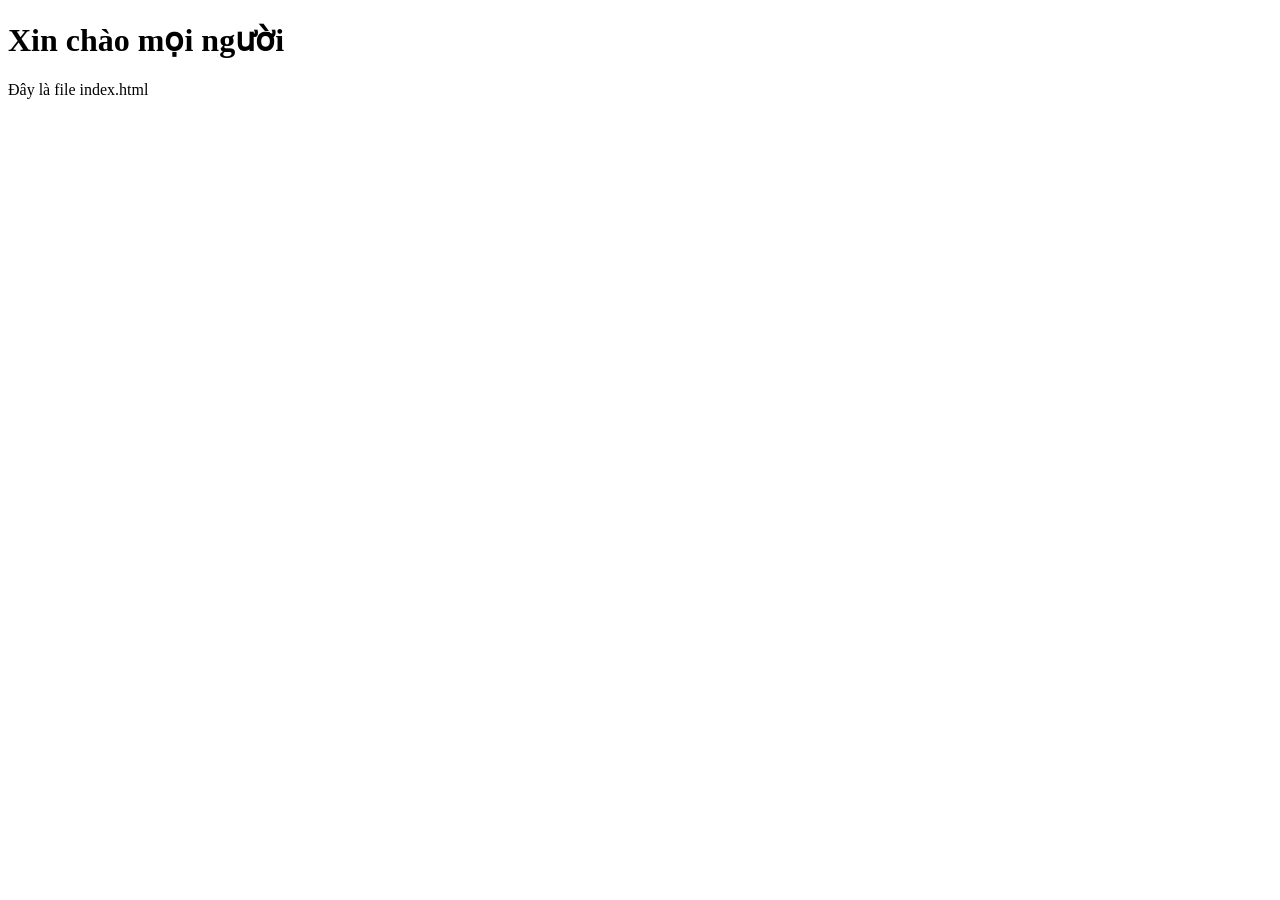
==== index.html @ 9ab05cf9 "init" ====
<!Doctype html>
<html lang="en">
<head>
    <meta charset="UTF-8">
    <meta http-equiv="X-UA-Compatible" content="IE=edge">
    <meta name="viewport" content="width=device-width, initial-scale=1.0">
    <title>Document</title>
</head>
<body>
    <h1>Xin chào mọi người</h1>
    <p>Đây là file index.html</p>
</body>
</html>
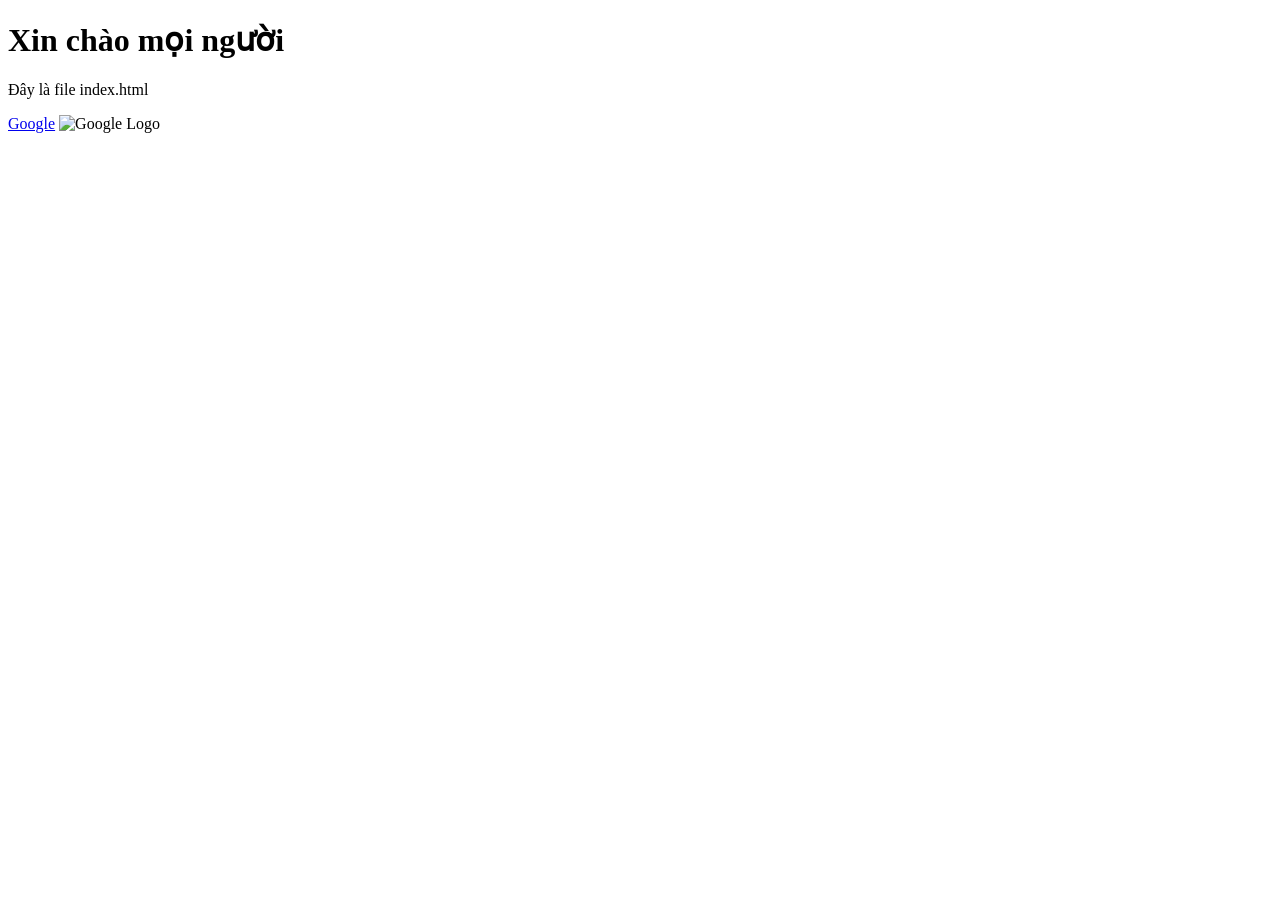
==== commit 02e476a6: "commit" ====
--- a/index.html
+++ b/index.html
@@ -9,5 +9,7 @@
 <body>
     <h1>Xin chào mọi người</h1>
     <p>Đây là file index.html</p>
+    <a href="https://www.google.com">Google</a>
+    <img src="https://www.google.com/images/branding/googlelogo/1x/googlelogo_color_272x92dp.png" alt="Google Logo">
 </body>
 </html>
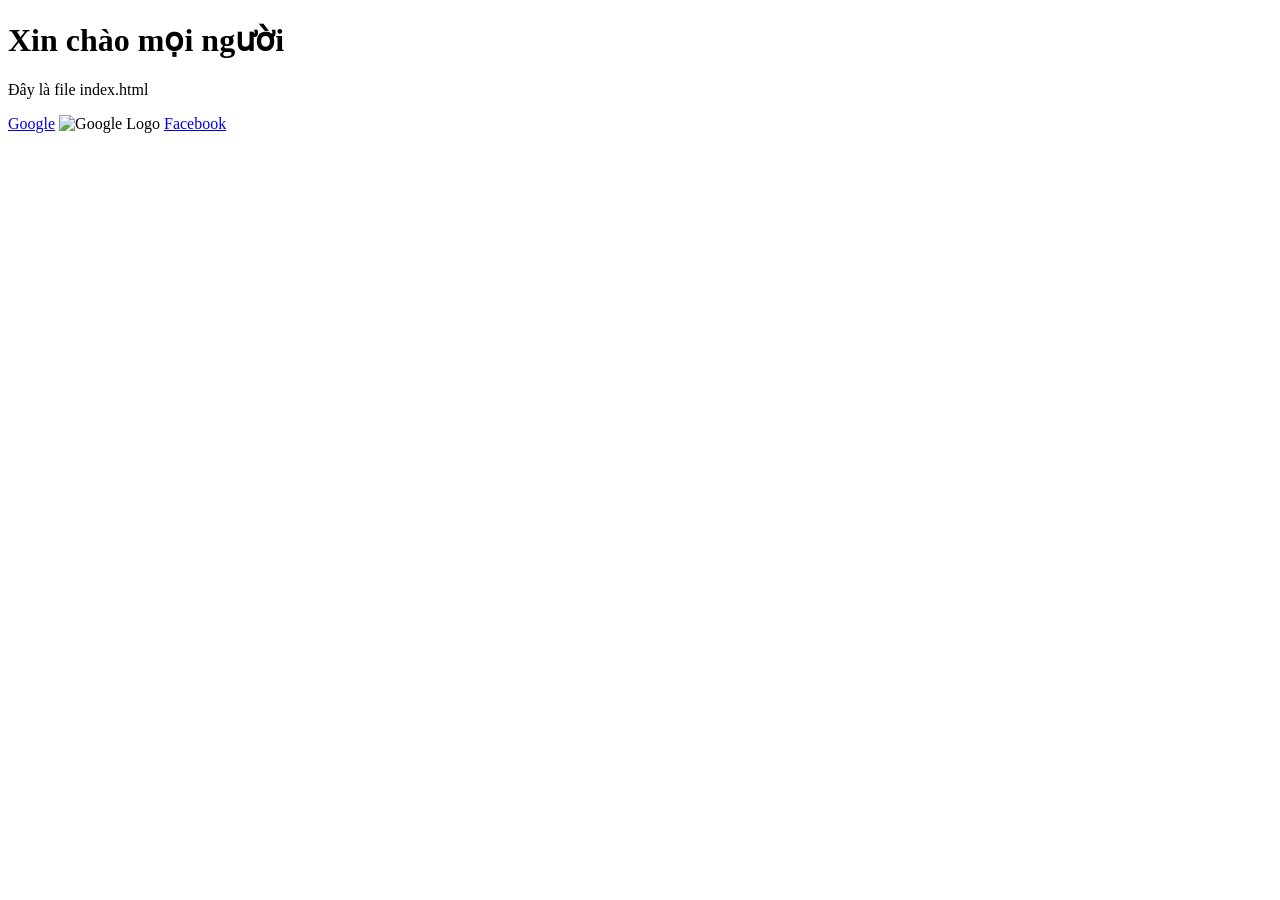
==== commit 23d3ef94: "commit" ====
--- a/index.html
+++ b/index.html
@@ -11,5 +11,6 @@
     <p>Đây là file index.html</p>
     <a href="https://www.google.com">Google</a>
     <img src="https://www.google.com/images/branding/googlelogo/1x/googlelogo_color_272x92dp.png" alt="Google Logo">
+    <a href="https://www.facebook.com">Facebook</a>
 </body>
 </html>
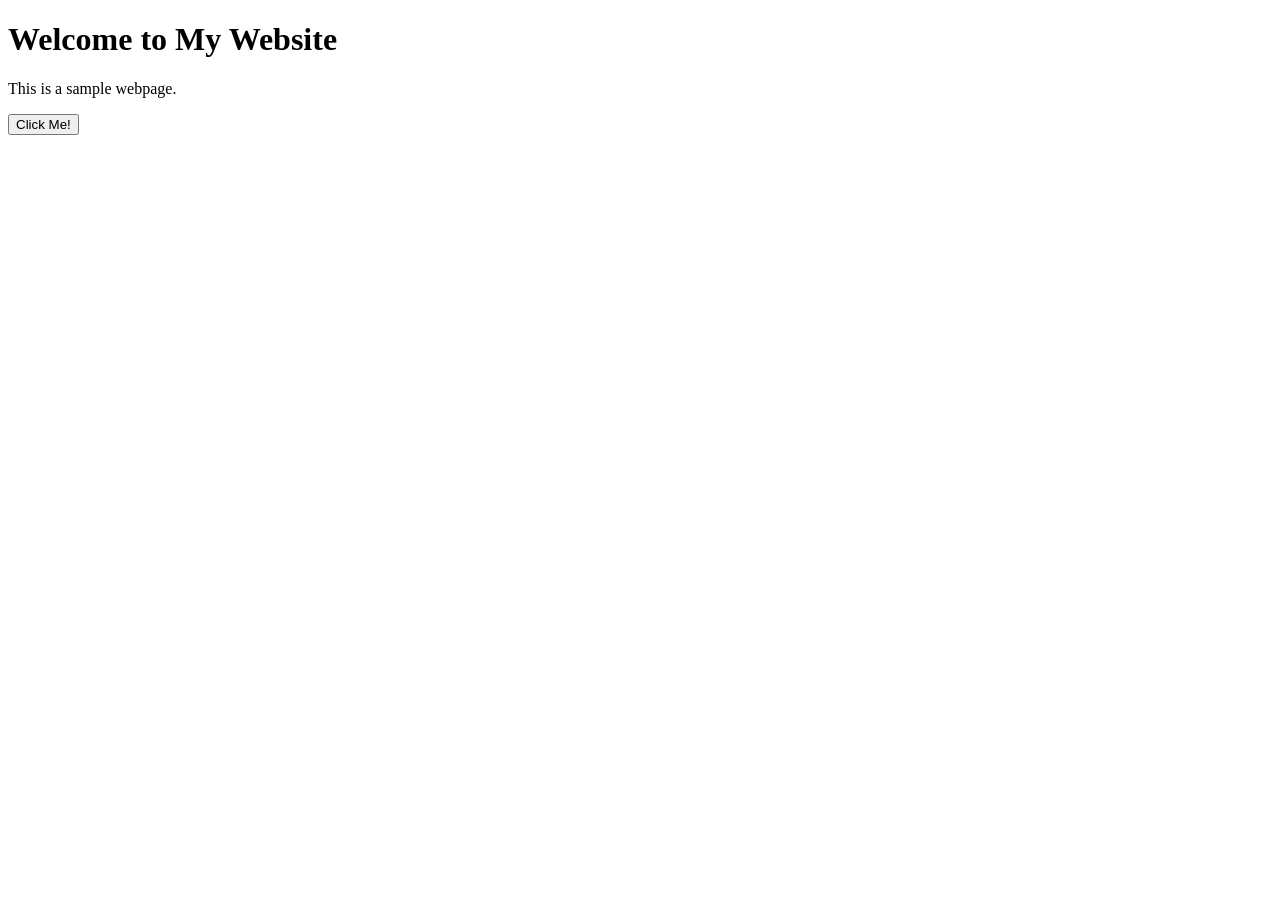
==== commit 18a20b40: "commit" ====
--- a/index.html
+++ b/index.html
@@ -1,16 +1,15 @@
-<!Doctype html>
+<!Doctype HTML>
 <html lang="en">
 <head>
     <meta charset="UTF-8">
-    <meta http-equiv="X-UA-Compatible" content="IE=edge">
     <meta name="viewport" content="width=device-width, initial-scale=1.0">
-    <title>Document</title>
+    <title>Document</title> 
+    <link rel="stylesheet" href="style.css">
+    <script src="script.js" defer></script>
 </head>
 <body>
-    <h1>Xin chào mọi người</h1>
-    <p>Đây là file index.html</p>
-    <a href="https://www.google.com">Google</a>
-    <img src="https://www.google.com/images/branding/googlelogo/1x/googlelogo_color_272x92dp.png" alt="Google Logo">
-    <a href="https://www.facebook.com">Facebook</a>
+    <h1>Welcome to My Website</h1>
+    <p>This is a sample webpage.</p>
+    <button id="clickMe">Click Me!</button>
 </body>
-</html>+</html>
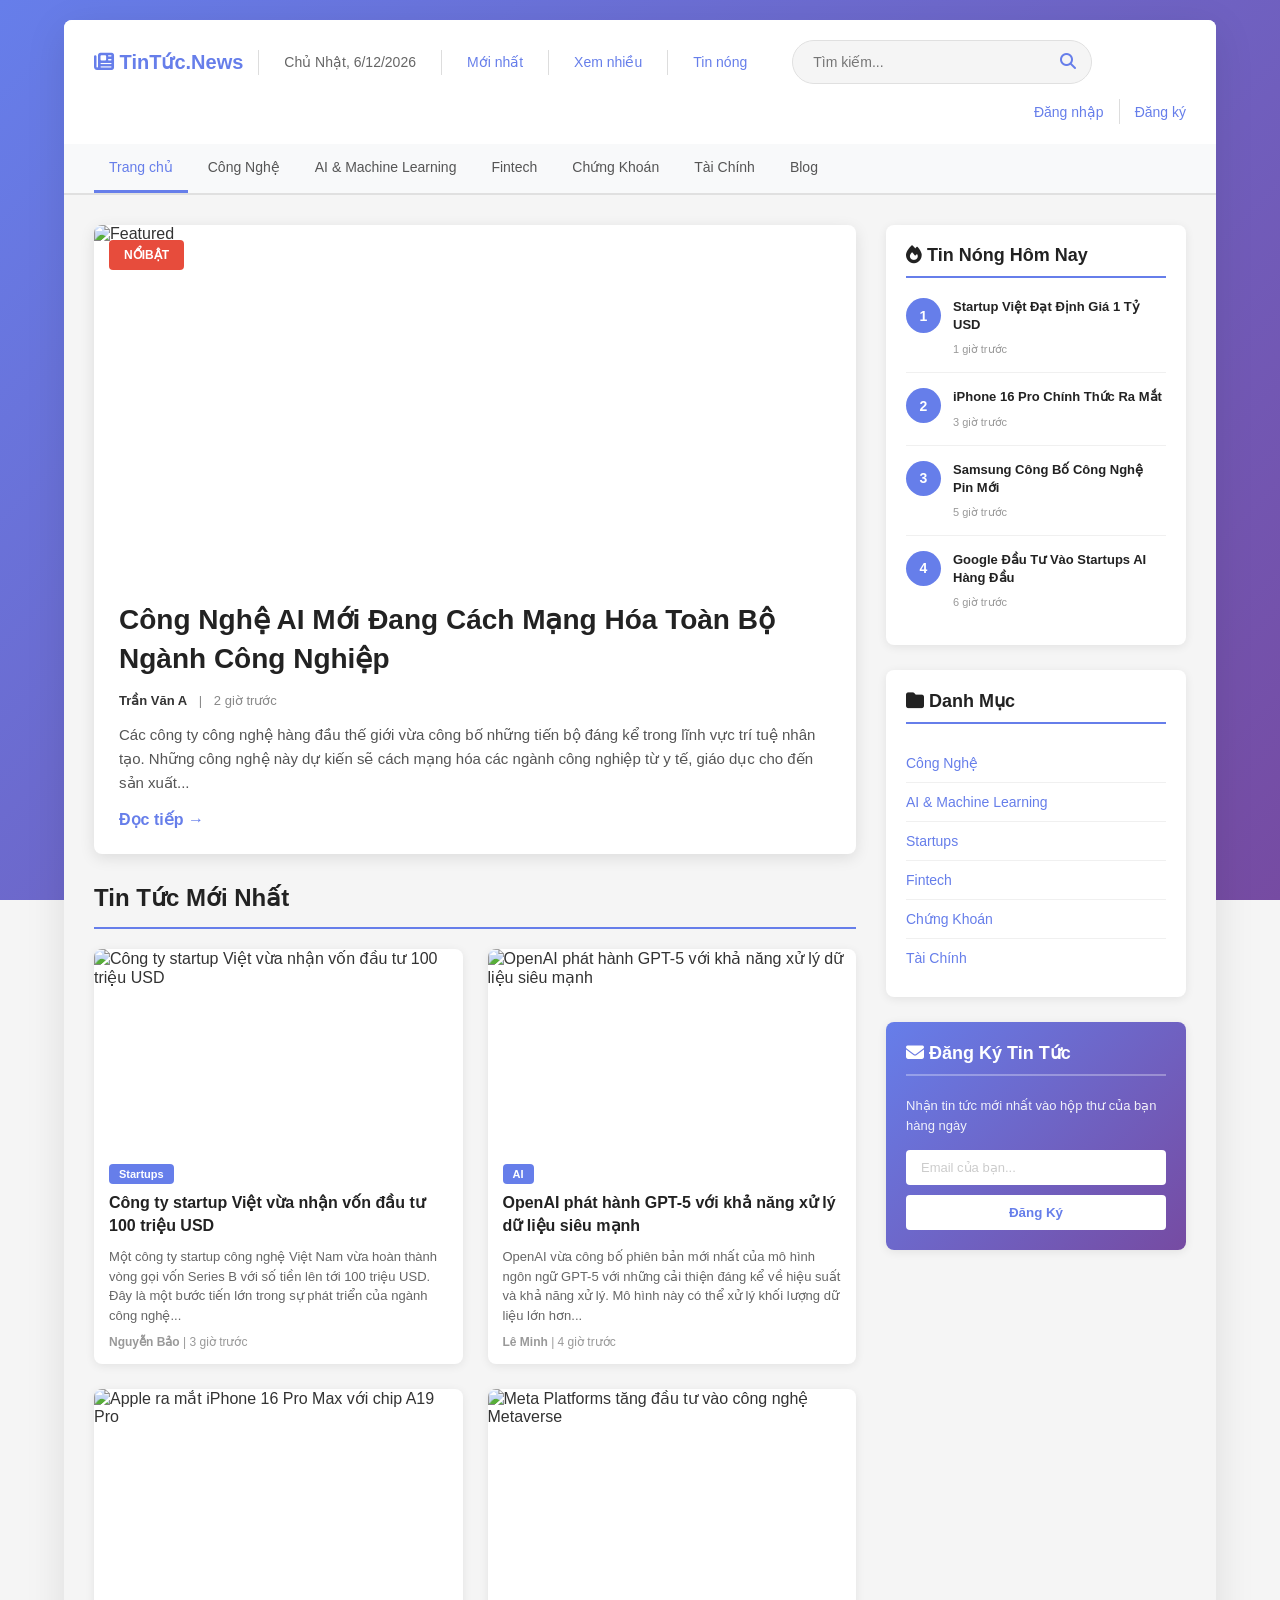
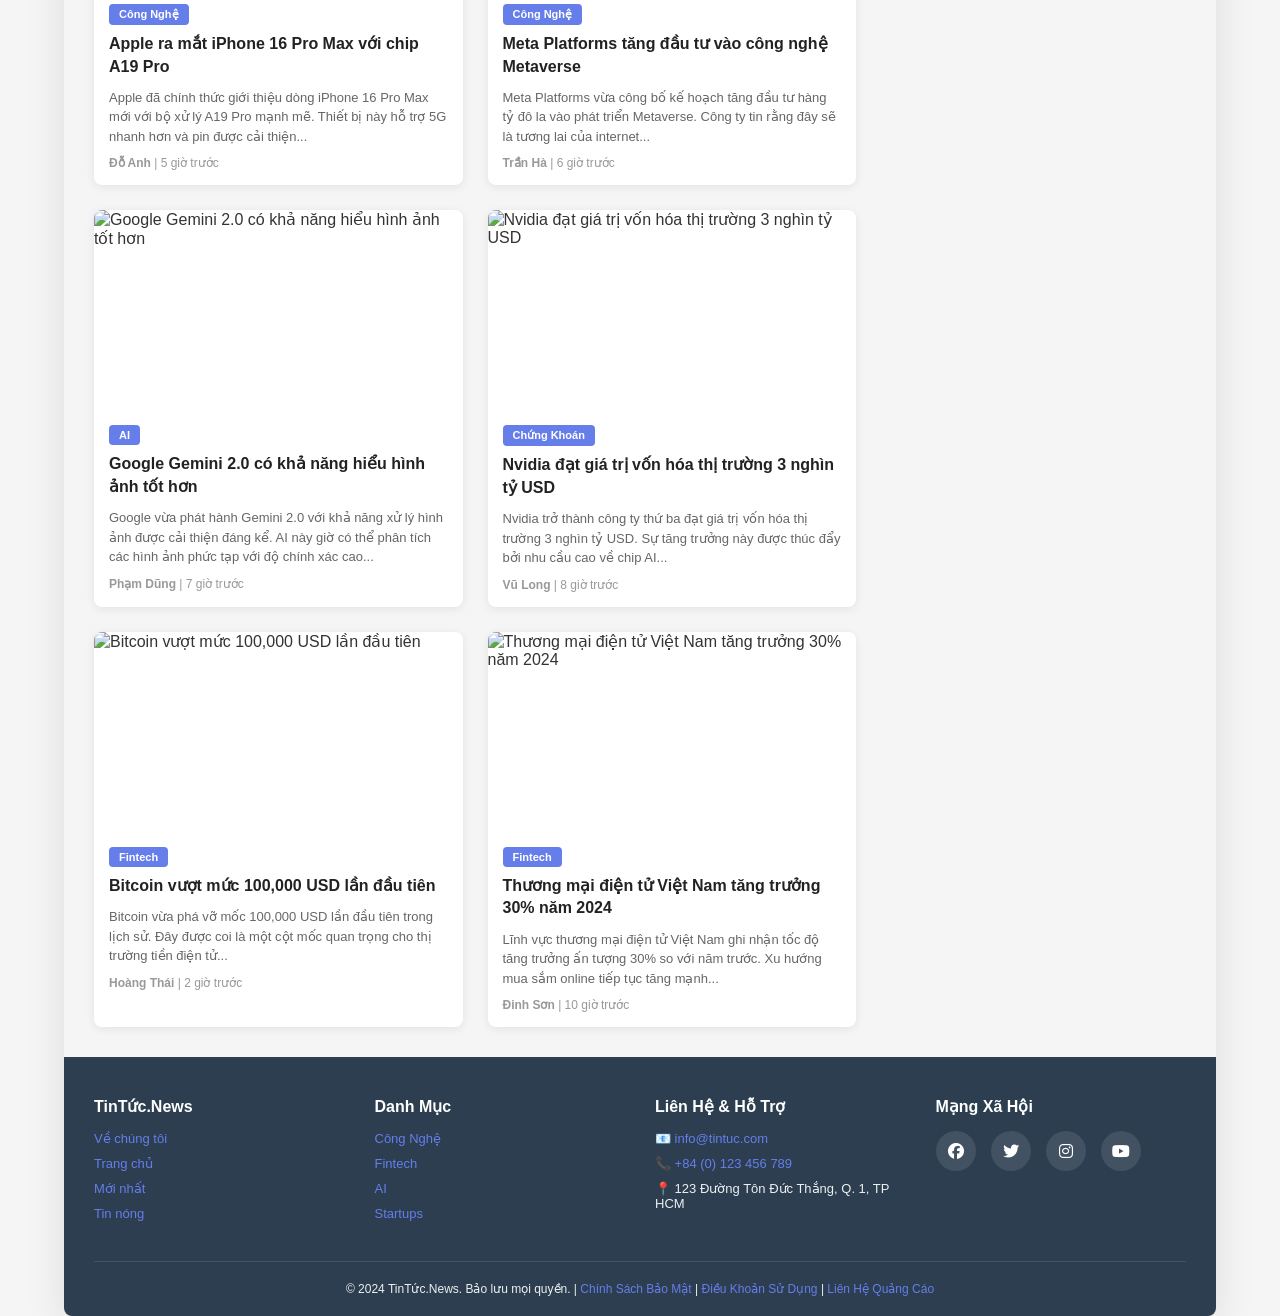
==== commit 4aff6ff1: "Rename trang_chu.html to index.html" ====
--- a/index.html
+++ b/index.html
@@ -1,15 +1,242 @@
-<!Doctype HTML>
-<html lang="en">
-<head>
-    <meta charset="UTF-8">
-    <meta name="viewport" content="width=device-width, initial-scale=1.0">
-    <title>Document</title> 
-    <link rel="stylesheet" href="style.css">
-    <script src="script.js" defer></script>
-</head>
-<body>
-    <h1>Welcome to My Website</h1>
-    <p>This is a sample webpage.</p>
-    <button id="clickMe">Click Me!</button>
-</body>
-</html>
+<!DOCTYPE html>
+<html lang="vi">
+<head>
+    <meta charset="UTF-8">
+    <meta name="viewport" content="width=device-width, initial-scale=1.0">
+    <title>Tin Tức Công Nghệ - TinTức.News</title>
+    <link rel="stylesheet" href="trang_chu.css">
+    <link rel="stylesheet" href="https://cdnjs.cloudflare.com/ajax/libs/font-awesome/6.4.0/css/all.min.css">
+</head>
+<body>
+    <div class="container-main">
+        <!-- HEADER -->
+        <div class="header">
+            <div class="header-top">
+                <div class="logo">
+                    <i class="fas fa-newspaper"></i> TinTức.News
+                </div>
+                <span class="divider"></span>
+                <div id="clock" class="clock"></div>
+                <span class="divider"></span>
+                <div class="header-nav">
+                    <a href="#" class="link-text">Mới nhất</a>
+                </div>
+                <span class="divider"></span>
+                <div class="header-nav">
+                    <a href="#" class="link-text">Xem nhiều</a>
+                </div>
+                <span class="divider"></span>
+                <div class="header-nav">
+                    <a href="#" class="link-text">Tin nóng</a>
+                </div>
+                
+                <div class="search-box">
+                    <form class="search-form" onsubmit="searchNews(event)">
+                        <input class="search-input" type="text" placeholder="Tìm kiếm..." id="searchInput">
+                        <button type="submit" class="search-btn"><i class="fas fa-search"></i></button>
+                    </form>
+                </div>
+
+                <div class="auth-links">
+                    <a href="#" class="link-text" onclick="showLogin()">Đăng nhập</a>
+                    <span class="divider"></span>
+                    <a href="#" class="link-text" onclick="showRegister()">Đăng ký</a>
+                </div>
+            </div>
+
+            <!-- NAVIGATION -->
+            <div class="navbar">
+                <nav class="categories">
+                    <a href="#" class="cat-btn active">Trang chủ</a>
+                    <a href="#" class="cat-btn">Công Nghệ</a>
+                    <a href="#" class="cat-btn">AI & Machine Learning</a>
+                    <a href="#" class="cat-btn">Fintech</a>
+                    <a href="#" class="cat-btn">Chứng Khoán</a>
+                    <a href="#" class="cat-btn">Tài Chính</a>
+                    <a href="#" class="cat-btn">Blog</a>
+                </nav>
+            </div>
+        </div>
+
+        <!-- MAIN CONTENT -->
+        <div class="main-wrapper">
+            <div class="content-area">
+                <!-- FEATURED NEWS -->
+                <section class="featured-section">
+                    <div class="featured-card">
+                        <div class="featured-image">
+                            <img src="https://via.placeholder.com/600x350?text=AI+Technology" alt="Featured">
+                            <span class="featured-label">NỔIBẬT</span>
+                        </div>
+                        <div class="featured-content">
+                            <h1 class="featured-title">Công Nghệ AI Mới Đang Cách Mạng Hóa Toàn Bộ Ngành Công Nghiệp</h1>
+                            <p class="featured-meta">
+                                <span class="author">Trần Văn A</span>
+                                <span class="date" id="featured-time">2 giờ trước</span>
+                            </p>
+                            <p class="featured-desc">
+                                Các công ty công nghệ hàng đầu thế giới vừa công bố những tiến bộ đáng kể trong lĩnh vực trí tuệ nhân tạo. Những công nghệ này dự kiến sẽ cách mạng hóa các ngành công nghiệp từ y tế, giáo dục cho đến sản xuất...
+                            </p>
+                            <a href="#" class="read-more">Đọc tiếp →</a>
+                        </div>
+                    </div>
+                </section>
+
+                <!-- NEWS GRID -->
+                <section class="news-section">
+                    <h2 class="section-title">Tin Tức Mới Nhất</h2>
+                    <div class="news-grid" id="newsGrid">
+                        <!-- News items will be loaded here by JavaScript -->
+                    </div>
+                </section>
+            </div>
+
+            <!-- SIDEBAR -->
+            <aside class="sidebar">
+                <!-- TRENDING NEWS -->
+                <div class="sidebar-card">
+                    <h3 class="sidebar-title">
+                        <i class="fas fa-fire"></i> Tin Nóng Hôm Nay
+                    </h3>
+                    <div class="trending-list">
+                        <div class="trending-item">
+                            <span class="trending-rank">1</span>
+                            <div class="trending-content">
+                                <a href="#" class="trending-title">Startup Việt Đạt Định Giá 1 Tỷ USD</a>
+                                <span class="trending-time">1 giờ trước</span>
+                            </div>
+                        </div>
+                        <div class="trending-item">
+                            <span class="trending-rank">2</span>
+                            <div class="trending-content">
+                                <a href="#" class="trending-title">iPhone 16 Pro Chính Thức Ra Mắt</a>
+                                <span class="trending-time">3 giờ trước</span>
+                            </div>
+                        </div>
+                        <div class="trending-item">
+                            <span class="trending-rank">3</span>
+                            <div class="trending-content">
+                                <a href="#" class="trending-title">Samsung Công Bố Công Nghệ Pin Mới</a>
+                                <span class="trending-time">5 giờ trước</span>
+                            </div>
+                        </div>
+                        <div class="trending-item">
+                            <span class="trending-rank">4</span>
+                            <div class="trending-content">
+                                <a href="#" class="trending-title">Google Đầu Tư Vào Startups AI Hàng Đầu</a>
+                                <span class="trending-time">6 giờ trước</span>
+                            </div>
+                        </div>
+                    </div>
+                </div>
+
+                <!-- CATEGORIES -->
+                <div class="sidebar-card">
+                    <h3 class="sidebar-title">
+                        <i class="fas fa-folder"></i> Danh Mục
+                    </h3>
+                    <ul class="category-list">
+                        <li><a href="#" class="cat-link">Công Nghệ</a></li>
+                        <li><a href="#" class="cat-link">AI & Machine Learning</a></li>
+                        <li><a href="#" class="cat-link">Startups</a></li>
+                        <li><a href="#" class="cat-link">Fintech</a></li>
+                        <li><a href="#" class="cat-link">Chứng Khoán</a></li>
+                        <li><a href="#" class="cat-link">Tài Chính</a></li>
+                    </ul>
+                </div>
+
+                <!-- NEWSLETTER -->
+                <div class="sidebar-card newsletter">
+                    <h3 class="sidebar-title">
+                        <i class="fas fa-envelope"></i> Đăng Ký Tin Tức
+                    </h3>
+                    <p class="newsletter-text">Nhận tin tức mới nhất vào hộp thư của bạn hàng ngày</p>
+                    <form class="newsletter-form" onsubmit="subscribeNews(event)">
+                        <input type="email" placeholder="Email của bạn..." required>
+                        <button type="submit">Đăng Ký</button>
+                    </form>
+                </div>
+            </aside>
+        </div>
+
+        <!-- FOOTER -->
+        <footer class="footer">
+            <div class="footer-content">
+                <div class="footer-section">
+                    <h4>TinTức.News</h4>
+                    <ul>
+                        <li><a href="#" class="link-text">Về chúng tôi</a></li>
+                        <li><a href="#" class="link-text">Trang chủ</a></li>
+                        <li><a href="#" class="link-text">Mới nhất</a></li>
+                        <li><a href="#" class="link-text">Tin nóng</a></li>
+                    </ul>
+                </div>
+                <div class="footer-section">
+                    <h4>Danh Mục</h4>
+                    <ul>
+                        <li><a href="#" class="link-text">Công Nghệ</a></li>
+                        <li><a href="#" class="link-text">Fintech</a></li>
+                        <li><a href="#" class="link-text">AI</a></li>
+                        <li><a href="#" class="link-text">Startups</a></li>
+                    </ul>
+                </div>
+                <div class="footer-section">
+                    <h4>Liên Hệ & Hỗ Trợ</h4>
+                    <ul>
+                        <li><a href="mailto:info@tintuc.com" class="link-text">📧 info@tintuc.com</a></li>
+                        <li><a href="tel:+84123456789" class="link-text">📞 +84 (0) 123 456 789</a></li>
+                        <li>📍 123 Đường Tôn Đức Thắng, Q. 1, TP HCM</li>
+                    </ul>
+                </div>
+                <div class="footer-section">
+                    <h4>Mạng Xã Hội</h4>
+                    <div class="social-links">
+                        <a href="#" class="social-icon"><i class="fab fa-facebook"></i></a>
+                        <a href="#" class="social-icon"><i class="fab fa-twitter"></i></a>
+                        <a href="#" class="social-icon"><i class="fab fa-instagram"></i></a>
+                        <a href="#" class="social-icon"><i class="fab fa-youtube"></i></a>
+                    </div>
+                </div>
+            </div>
+            <div class="footer-bottom">
+                <p>&copy; 2024 TinTức.News. Bảo lưu mọi quyền. | 
+                    <a href="#" class="link-text">Chính Sách Bảo Mật</a> | 
+                    <a href="#" class="link-text">Điều Khoản Sử Dụng</a> |
+                    <a href="#" class="link-text">Liên Hệ Quảng Cáo</a>
+                </p>
+            </div>
+        </footer>
+    </div>
+
+    <!-- MODALS -->
+    <div id="loginModal" class="modal">
+        <div class="modal-content">
+            <span class="close" onclick="closeModal('loginModal')">&times;</span>
+            <h2>Đăng Nhập</h2>
+            <form>
+                <input type="email" placeholder="Email hoặc Tên đăng nhập" required>
+                <input type="password" placeholder="Mật khẩu" required>
+                <button type="submit">Đăng Nhập</button>
+            </form>
+            <p>Chưa có tài khoản? <a href="#" onclick="switchModal()">Đăng ký ngay</a></p>
+        </div>
+    </div>
+
+    <div id="registerModal" class="modal">
+        <div class="modal-content">
+            <span class="close" onclick="closeModal('registerModal')">&times;</span>
+            <h2>Đăng Ký</h2>
+            <form>
+                <input type="text" placeholder="Tên đầy đủ" required>
+                <input type="email" placeholder="Email" required>
+                <input type="password" placeholder="Mật khẩu" required>
+                <input type="password" placeholder="Xác nhận mật khẩu" required>
+                <button type="submit">Đăng Ký</button>
+            </form>
+            <p>Đã có tài khoản? <a href="#" onclick="switchModal()">Đăng nhập</a></p>
+        </div>
+    </div>
+
+    <script src="trang_chu.js"></script>
+</body>
+</html>
--- a/trang_chu.css
+++ b/trang_chu.css
@@ -0,0 +1,718 @@
+/* GLOBAL STYLES */
+* {
+    margin: 0;
+    padding: 0;
+    box-sizing: border-box;
+}
+
+html, body {
+    height: 100%;
+    font-family: 'Segoe UI', Tahoma, Geneva, Verdana, sans-serif;
+    background: #f5f5f5;
+    color: #333;
+}
+
+body {
+    background: linear-gradient(135deg, #667eea 0%, #764ba2 100%);
+    min-height: 100vh;
+    padding: 20px 0;
+}
+
+/* CONTAINER */
+.container-main {
+    width: 90%;
+    max-width: 1400px;
+    margin: 0 auto;
+    background: white;
+    border-radius: 8px;
+    box-shadow: 0 10px 40px rgba(0, 0, 0, 0.1);
+    overflow: hidden;
+}
+
+/* HEADER */
+.header {
+    background: white;
+    border-bottom: 1px solid #e0e0e0;
+}
+
+.header-top {
+    display: flex;
+    align-items: center;
+    padding: 20px 30px;
+    gap: 15px;
+    font-size: 14px;
+    flex-wrap: wrap;
+}
+
+.logo {
+    font-size: 20px;
+    font-weight: bold;
+    color: #667eea;
+    min-width: fit-content;
+}
+
+.divider {
+    width: 1px;
+    height: 25px;
+    background: #ddd;
+}
+
+.clock {
+    padding: 0 10px;
+    color: #666;
+    min-width: fit-content;
+}
+
+.header-nav {
+    padding: 0 10px;
+}
+
+.search-box {
+    flex: 1;
+    max-width: 300px;
+    margin: 0 20px;
+}
+
+.search-form {
+    display: flex;
+    align-items: center;
+    background: #f5f5f5;
+    border-radius: 25px;
+    padding: 8px 15px;
+    border: 1px solid #e0e0e0;
+}
+
+.search-input {
+    flex: 1;
+    border: none;
+    background: transparent;
+    outline: none;
+    font-size: 14px;
+    padding: 5px;
+}
+
+.search-btn {
+    background: none;
+    border: none;
+    color: #667eea;
+    cursor: pointer;
+    font-size: 16px;
+    padding-left: 10px;
+}
+
+.search-btn:hover {
+    color: #764ba2;
+}
+
+.auth-links {
+    display: flex;
+    align-items: center;
+    gap: 15px;
+    margin-left: auto;
+}
+
+/* NAVBAR */
+.navbar {
+    background: #f8f9fa;
+    border-bottom: 1px solid #e0e0e0;
+    padding: 0 30px;
+    display: flex;
+    gap: 30px;
+}
+
+.categories {
+    display: flex;
+    gap: 5px;
+    flex-wrap: wrap;
+}
+
+.cat-btn {
+    padding: 15px 15px;
+    text-decoration: none;
+    color: #555;
+    font-size: 14px;
+    border: none;
+    background: none;
+    cursor: pointer;
+    transition: all 0.3s ease;
+    border-bottom: 3px solid transparent;
+}
+
+.cat-btn:hover {
+    color: #667eea;
+    background: #f0f0f0;
+}
+
+.cat-btn.active {
+    color: #667eea;
+    border-bottom-color: #667eea;
+}
+
+/* MAIN WRAPPER */
+.main-wrapper {
+    display: flex;
+    gap: 30px;
+    padding: 30px;
+    background: #f5f5f5;
+}
+
+.content-area {
+    flex: 1;
+}
+
+/* FEATURED SECTION */
+.featured-section {
+    margin-bottom: 30px;
+}
+
+.featured-card {
+    background: white;
+    border-radius: 8px;
+    overflow: hidden;
+    box-shadow: 0 4px 15px rgba(0, 0, 0, 0.1);
+    transition: transform 0.3s ease;
+}
+
+.featured-card:hover {
+    transform: translateY(-5px);
+}
+
+.featured-image {
+    position: relative;
+    width: 100%;
+    height: 350px;
+    overflow: hidden;
+}
+
+.featured-image img {
+    width: 100%;
+    height: 100%;
+    object-fit: cover;
+}
+
+.featured-label {
+    position: absolute;
+    top: 15px;
+    left: 15px;
+    background: #e74c3c;
+    color: white;
+    padding: 8px 15px;
+    border-radius: 4px;
+    font-weight: bold;
+    font-size: 12px;
+}
+
+.featured-content {
+    padding: 25px;
+}
+
+.featured-title {
+    font-size: 28px;
+    line-height: 1.4;
+    margin-bottom: 15px;
+    color: #222;
+}
+
+.featured-meta {
+    font-size: 13px;
+    color: #888;
+    margin-bottom: 15px;
+}
+
+.author {
+    font-weight: bold;
+    color: #333;
+}
+
+.date::before {
+    content: " | ";
+    margin: 0 8px;
+}
+
+.featured-desc {
+    font-size: 15px;
+    line-height: 1.6;
+    color: #555;
+    margin-bottom: 15px;
+}
+
+.read-more {
+    color: #667eea;
+    text-decoration: none;
+    font-weight: bold;
+    transition: color 0.3s;
+}
+
+.read-more:hover {
+    color: #764ba2;
+}
+
+/* NEWS SECTION */
+.news-section {
+    margin-top: 30px;
+}
+
+.section-title {
+    font-size: 24px;
+    margin-bottom: 20px;
+    color: #222;
+    padding-bottom: 15px;
+    border-bottom: 2px solid #667eea;
+}
+
+.news-grid {
+    display: grid;
+    grid-template-columns: repeat(auto-fill, minmax(300px, 1fr));
+    gap: 25px;
+}
+
+.news-item {
+    background: white;
+    border-radius: 8px;
+    overflow: hidden;
+    box-shadow: 0 2px 10px rgba(0, 0, 0, 0.08);
+    transition: all 0.3s ease;
+}
+
+.news-item:hover {
+    transform: translateY(-8px);
+    box-shadow: 0 8px 25px rgba(0, 0, 0, 0.15);
+}
+
+.news-item-image {
+    width: 100%;
+    height: 200px;
+    overflow: hidden;
+}
+
+.news-item-image img {
+    width: 100%;
+    height: 100%;
+    object-fit: cover;
+    transition: transform 0.3s;
+}
+
+.news-item:hover .news-item-image img {
+    transform: scale(1.05);
+}
+
+.news-item-content {
+    padding: 15px;
+}
+
+.news-category {
+    display: inline-block;
+    background: #667eea;
+    color: white;
+    padding: 4px 10px;
+    border-radius: 4px;
+    font-size: 11px;
+    font-weight: bold;
+    margin-bottom: 8px;
+}
+
+.news-item-title {
+    font-size: 16px;
+    font-weight: bold;
+    line-height: 1.4;
+    margin-bottom: 10px;
+    color: #222;
+}
+
+.news-item-title a {
+    color: #222;
+    text-decoration: none;
+}
+
+.news-item-title a:hover {
+    color: #667eea;
+}
+
+.news-item-desc {
+    font-size: 13px;
+    color: #666;
+    line-height: 1.5;
+    margin-bottom: 10px;
+}
+
+.news-item-meta {
+    font-size: 12px;
+    color: #999;
+}
+
+/* SIDEBAR */
+.sidebar {
+    width: 300px;
+}
+
+.sidebar-card {
+    background: white;
+    border-radius: 8px;
+    padding: 20px;
+    margin-bottom: 25px;
+    box-shadow: 0 2px 10px rgba(0, 0, 0, 0.08);
+}
+
+.sidebar-title {
+    font-size: 18px;
+    font-weight: bold;
+    margin-bottom: 20px;
+    padding-bottom: 10px;
+    border-bottom: 2px solid #667eea;
+    color: #222;
+}
+
+/* TRENDING */
+.trending-list {
+    display: flex;
+    flex-direction: column;
+    gap: 15px;
+}
+
+.trending-item {
+    display: flex;
+    gap: 12px;
+    padding-bottom: 15px;
+    border-bottom: 1px solid #f0f0f0;
+}
+
+.trending-item:last-child {
+    border-bottom: none;
+}
+
+.trending-rank {
+    background: #667eea;
+    color: white;
+    width: 35px;
+    height: 35px;
+    border-radius: 50%;
+    display: flex;
+    align-items: center;
+    justify-content: center;
+    font-weight: bold;
+    font-size: 14px;
+    flex-shrink: 0;
+}
+
+.trending-content {
+    flex: 1;
+}
+
+.trending-title {
+    font-size: 13px;
+    font-weight: bold;
+    color: #222;
+    text-decoration: none;
+    line-height: 1.4;
+    display: block;
+    margin-bottom: 5px;
+}
+
+.trending-title:hover {
+    color: #667eea;
+}
+
+.trending-time {
+    font-size: 11px;
+    color: #999;
+}
+
+/* CATEGORIES */
+.category-list {
+    list-style: none;
+}
+
+.category-list li {
+    padding: 10px 0;
+    border-bottom: 1px solid #f0f0f0;
+}
+
+.category-list li:last-child {
+    border-bottom: none;
+}
+
+.cat-link {
+    color: #667eea;
+    text-decoration: none;
+    font-size: 14px;
+    transition: color 0.3s;
+}
+
+.cat-link:hover {
+    color: #764ba2;
+}
+
+/* NEWSLETTER */
+.newsletter {
+    background: linear-gradient(135deg, #667eea 0%, #764ba2 100%);
+    color: white;
+}
+
+.newsletter .sidebar-title {
+    border-bottom-color: rgba(255, 255, 255, 0.3);
+    color: white;
+}
+
+.newsletter-text {
+    font-size: 13px;
+    line-height: 1.5;
+    margin-bottom: 15px;
+    opacity: 0.9;
+}
+
+.newsletter-form {
+    display: flex;
+    flex-direction: column;
+    gap: 10px;
+}
+
+.newsletter-form input {
+    padding: 10px 15px;
+    border: none;
+    border-radius: 4px;
+    font-size: 13px;
+}
+
+.newsletter-form input::placeholder {
+    color: #ccc;
+}
+
+.newsletter-form button {
+    padding: 10px 15px;
+    background: white;
+    color: #667eea;
+    border: none;
+    border-radius: 4px;
+    font-weight: bold;
+    cursor: pointer;
+    transition: all 0.3s;
+}
+
+.newsletter-form button:hover {
+    background: #f0f0f0;
+}
+
+/* FOOTER */
+.footer {
+    background: #2c3e50;
+    color: #ecf0f1;
+    padding: 40px 30px 20px;
+}
+
+.footer-content {
+    display: grid;
+    grid-template-columns: repeat(auto-fit, minmax(200px, 1fr));
+    gap: 30px;
+    margin-bottom: 30px;
+}
+
+.footer-section h4 {
+    font-size: 16px;
+    margin-bottom: 15px;
+    color: white;
+}
+
+.footer-section ul {
+    list-style: none;
+}
+
+.footer-section li {
+    margin-bottom: 10px;
+    font-size: 13px;
+}
+
+.social-links {
+    display: flex;
+    gap: 15px;
+}
+
+.social-icon {
+    width: 40px;
+    height: 40px;
+    display: flex;
+    align-items: center;
+    justify-content: center;
+    background: rgba(255, 255, 255, 0.1);
+    border-radius: 50%;
+    color: white;
+    text-decoration: none;
+    transition: all 0.3s;
+}
+
+.social-icon:hover {
+    background: #667eea;
+    transform: translateY(-3px);
+}
+
+.footer-bottom {
+    text-align: center;
+    padding-top: 20px;
+    border-top: 1px solid rgba(255, 255, 255, 0.1);
+    font-size: 12px;
+}
+
+/* LINK STYLES */
+.link-text {
+    color: #667eea;
+    text-decoration: none;
+    transition: color 0.3s;
+}
+
+.link-text:hover {
+    color: #764ba2;
+    text-decoration: underline;
+}
+
+/* MODALS */
+.modal {
+    display: none;
+    position: fixed;
+    z-index: 1000;
+    left: 0;
+    top: 0;
+    width: 100%;
+    height: 100%;
+    background-color: rgba(0, 0, 0, 0.5);
+    animation: fadeIn 0.3s;
+}
+
+@keyframes fadeIn {
+    from { opacity: 0; }
+    to { opacity: 1; }
+}
+
+.modal-content {
+    background-color: white;
+    margin: 5% auto;
+    padding: 30px;
+    border-radius: 8px;
+    width: 90%;
+    max-width: 400px;
+    box-shadow: 0 10px 40px rgba(0, 0, 0, 0.2);
+    animation: slideIn 0.3s;
+}
+
+@keyframes slideIn {
+    from {
+        transform: translateY(-50px);
+        opacity: 0;
+    }
+    to {
+        transform: translateY(0);
+        opacity: 1;
+    }
+}
+
+.close {
+    color: #999;
+    float: right;
+    font-size: 28px;
+    font-weight: bold;
+    cursor: pointer;
+}
+
+.close:hover {
+    color: #333;
+}
+
+.modal-content h2 {
+    margin-bottom: 20px;
+    color: #222;
+}
+
+.modal-content form {
+    display: flex;
+    flex-direction: column;
+    gap: 15px;
+}
+
+.modal-content input {
+    padding: 12px 15px;
+    border: 1px solid #ddd;
+    border-radius: 4px;
+    font-size: 14px;
+}
+
+.modal-content button {
+    padding: 12px 15px;
+    background: #667eea;
+    color: white;
+    border: none;
+    border-radius: 4px;
+    font-weight: bold;
+    cursor: pointer;
+    transition: background 0.3s;
+}
+
+.modal-content button:hover {
+    background: #764ba2;
+}
+
+.modal-content p {
+    text-align: center;
+    font-size: 13px;
+    color: #666;
+    margin-top: 15px;
+}
+
+/* RESPONSIVE */
+@media (max-width: 1024px) {
+    .main-wrapper {
+        flex-direction: column;
+    }
+
+    .sidebar {
+        width: 100%;
+    }
+
+    .news-grid {
+        grid-template-columns: repeat(auto-fill, minmax(250px, 1fr));
+    }
+}
+
+@media (max-width: 768px) {
+    .container-main {
+        width: 95%;
+        border-radius: 0;
+    }
+
+    .header-top {
+        flex-direction: column;
+        align-items: flex-start;
+        gap: 10px;
+    }
+
+    .auth-links {
+        margin-left: 0;
+    }
+
+    .navbar {
+        overflow-x: auto;
+    }
+
+    .categories {
+        gap: 0;
+    }
+
+    .cat-btn {
+        padding: 12px 10px;
+        font-size: 12px;
+        white-space: nowrap;
+    }
+
+    .featured-title {
+        font-size: 20px;
+    }
+
+    .featured-image {
+        height: 200px;
+    }
+
+    .news-grid {
+        grid-template-columns: repeat(auto-fill, minmax(200px, 1fr));
+    }
+
+    .footer-content {
+        grid-template-columns: 1fr 1fr;
+    }
+}
